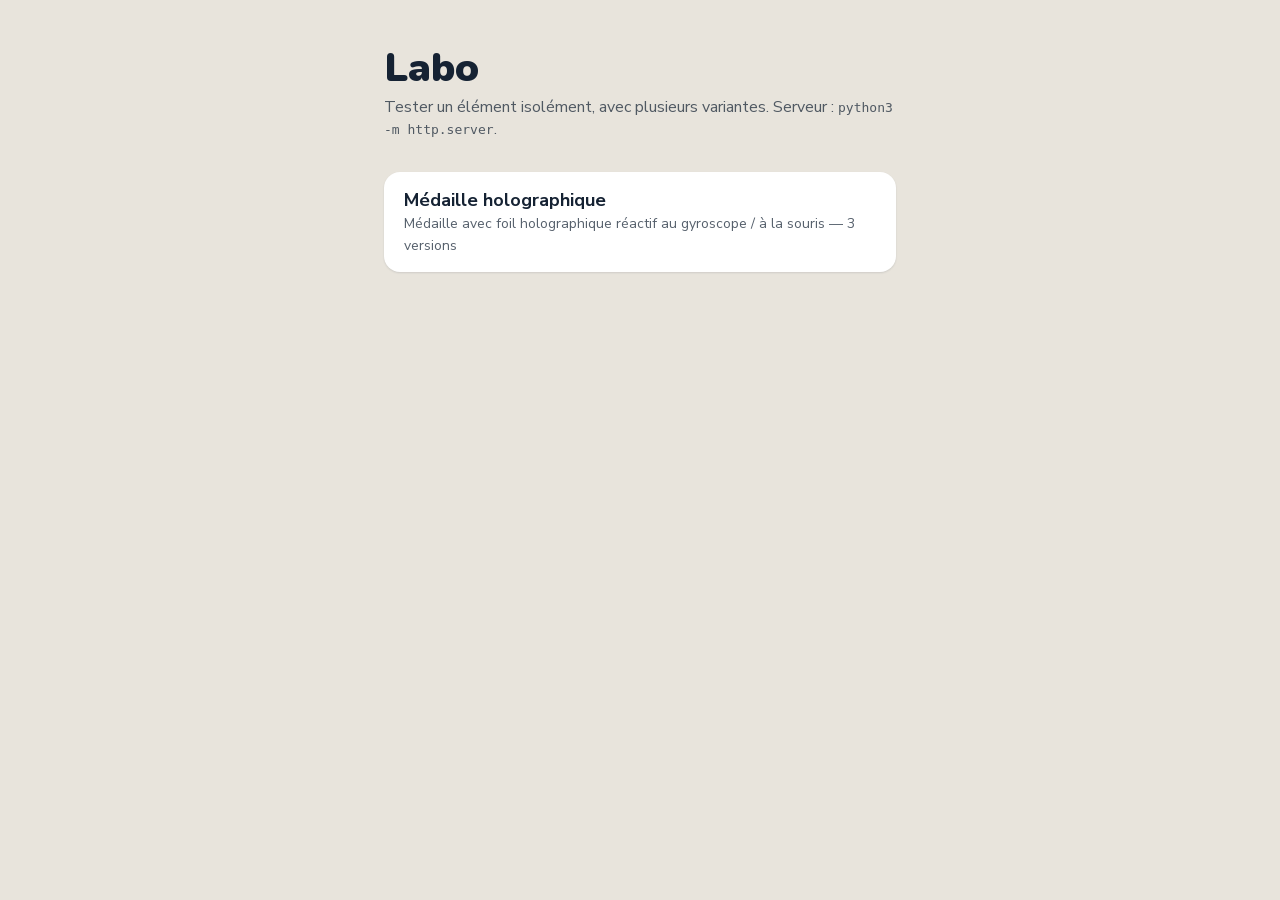
==== index.html @ 14cbbf81 "Médaille holographique : labo du foil WebGL2 Foil holographique réactif au gyroscope / à la souris, " ====
<!doctype html>
<html lang="fr">
<head>
  <meta charset="utf-8">
  <meta name="viewport" content="width=device-width, initial-scale=1">
  <title>Labo — Médaille holographique</title>
  <link rel="stylesheet" href="css/base.css">
  <style>
    html, body { overflow: auto; height: auto; }
    main { max-width: 560px; margin: 0 auto; padding: 48px 24px; font-family: "Nunito Sans", sans-serif; }
    h1 { font: 900 40px/1 var(--font-display); margin: 0 0 8px; }
    p { color: var(--on-surface-dim); margin: 0 0 32px; }
    a.card { display: block; padding: 16px 20px; margin-bottom: 12px; border-radius: 16px; background: #fff; color: inherit; text-decoration: none; box-shadow: 0 1px 2px rgba(21, 34, 51, .12); }
    a.card strong { display: block; font-size: 18px; }
    a.card span { color: var(--on-surface-dim); font-size: 14px; }
  </style>
</head>
<body>
  <main>
    <h1>Labo</h1>
    <p>Tester un élément isolément, avec plusieurs variantes. Serveur : <code>python3 -m http.server</code>.</p>
    <a class="card" href="reveal.html"><strong>Médaille holographique</strong><span>Médaille avec foil holographique réactif au gyroscope / à la souris — 3 versions</span></a>
  </main>
</body>
</html>
---- css/base.css ----
@font-face {
  font-family: "Nunito";
  src: url("../assets/fonts/Nunito-latin.woff2") format("woff2");
  font-weight: 200 1000;
  font-display: block;
}
@font-face {
  font-family: "Nunito Sans";
  src: url("../assets/fonts/NunitoSans-latin.woff2") format("woff2");
  font-weight: 200 1000;
  font-stretch: 75% 125%;
  font-display: block;
}

:root {
  --main: #ec5a13;
  --on-main: #fff;
  --on-surface: #152233;
  --on-surface-dim: rgba(21, 34, 51, 0.72);
  --surface: #fdf9f0;
  --font-display: "Nunito", sans-serif;
}

*, *::before, *::after { box-sizing: border-box; }

html, body {
  margin: 0;
  height: 100%;
  background: var(--surface);
  overflow: hidden;
  overscroll-behavior: none;
}

body {
  font-family: "Nunito Sans", system-ui, sans-serif;
  color: var(--on-surface);
  -webkit-font-smoothing: antialiased;
  -webkit-tap-highlight-color: transparent;
  -webkit-touch-callout: none;
  user-select: none;
  -webkit-user-select: none;
}

p, ul { margin: 0; padding: 0; }
img { display: block; -webkit-user-drag: none; }
button { font: inherit; color: inherit; border: 0; background: none; padding: 0; cursor: pointer; }

/* ---------- Cadre : plein écran sur mobile, « device » centré sur desktop ---------- */

.app {
  position: fixed;
  inset: env(safe-area-inset-top, 0px) 0 0 0;
  overflow: hidden;
  background: var(--surface);
  touch-action: manipulation;
}

@media (min-width: 600px) and (min-aspect-ratio: 3/4) {
  html, body { background: #e8e4dc; }
  .app {
    inset: 50% auto auto 50%;
    height: min(844px, 100dvh - 48px);
    aspect-ratio: 375 / 812;
    transform: translate(-50%, -50%);
    border-radius: 44px;
    box-shadow: 0 24px 64px rgba(21, 34, 51, 0.18);
  }
}

/* Le calque partage le repère du design (375 × 812), mis à l'échelle par JS (--s). */
.layer {
  position: absolute;
  left: 50%;
  top: 50%;
  width: 375px;
  height: 812px;
  transform: translate(-50%, -50%) scale(var(--s, 1));
}

/* ---------- Écrans ---------- */

.screen {
  position: absolute;
  left: 0;
  top: -0.5px;
  width: 375px;
  height: 813px;
  visibility: hidden;
}
.screen.is-active { visibility: visible; }
.screen > * { position: absolute; }

/* ---------- Debug capteurs (?debug) ---------- */

.debug {
  position: fixed;
  left: 8px;
  bottom: 8px;
  z-index: 10;
  padding: 6px 8px;
  border-radius: 8px;
  background: rgba(21, 34, 51, 0.85);
  color: #fff;
  font: 11px/1.4 ui-monospace, monospace;
  white-space: pre;
  pointer-events: none;
}
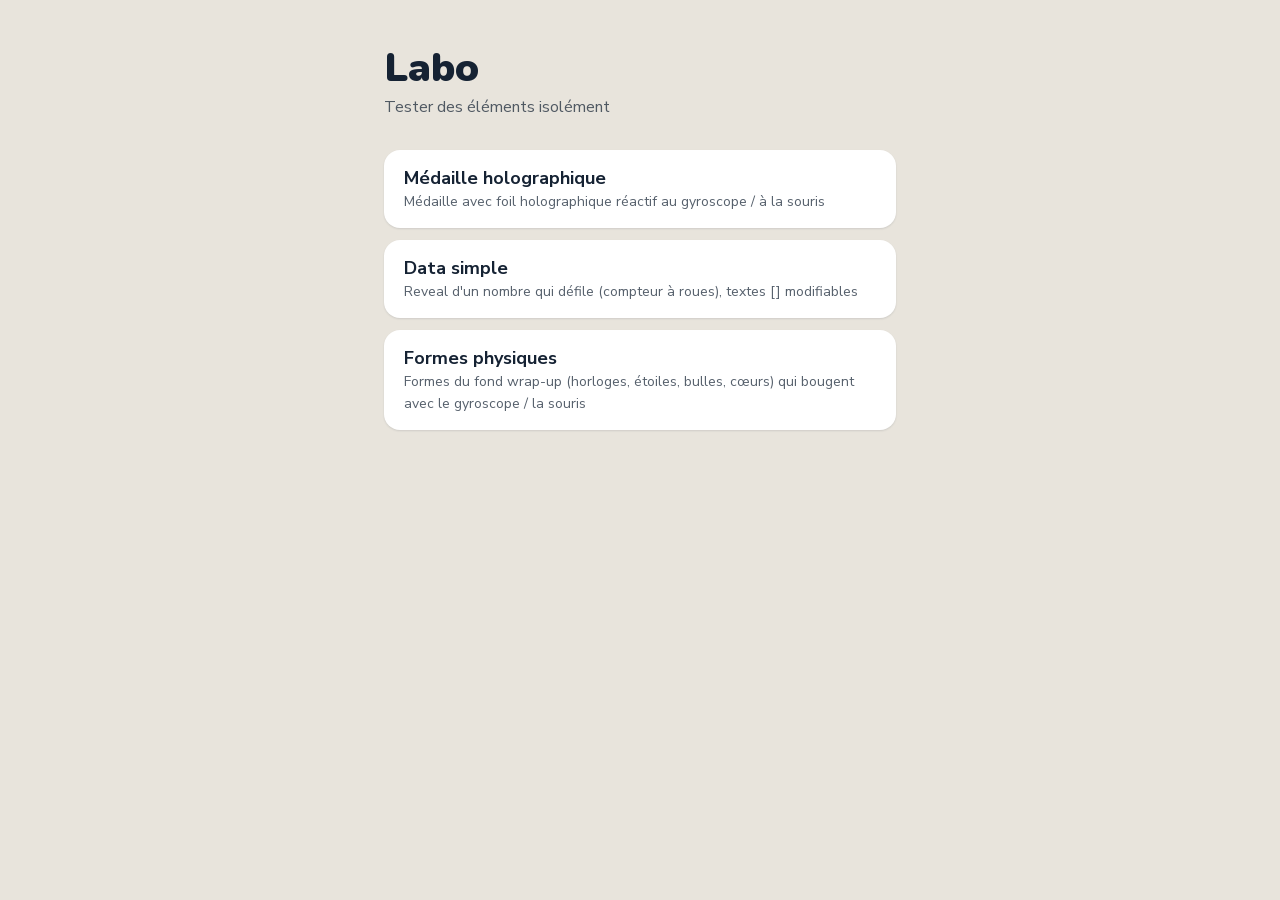
==== commit e158dc7f: "Médaille réduite à la V1, ajout des labos Data simple et Formes physiques - reveal : on ne garde que" ====
--- a/index.html
+++ b/index.html
@@ -18,8 +18,10 @@
 <body>
   <main>
     <h1>Labo</h1>
-    <p>Tester un élément isolément, avec plusieurs variantes. Serveur : <code>python3 -m http.server</code>.</p>
-    <a class="card" href="reveal.html"><strong>Médaille holographique</strong><span>Médaille avec foil holographique réactif au gyroscope / à la souris — 3 versions</span></a>
+    <p>Tester des éléments isolément</p>
+    <a class="card" href="reveal.html"><strong>Médaille holographique</strong><span>Médaille avec foil holographique réactif au gyroscope / à la souris</span></a>
+    <a class="card" href="data.html"><strong>Data simple</strong><span>Reveal d'un nombre qui défile (compteur à roues), textes [] modifiables</span></a>
+    <a class="card" href="shapes.html"><strong>Formes physiques</strong><span>Formes du fond wrap-up (horloges, étoiles, bulles, cœurs) qui bougent avec le gyroscope / la souris</span></a>
   </main>
 </body>
 </html>
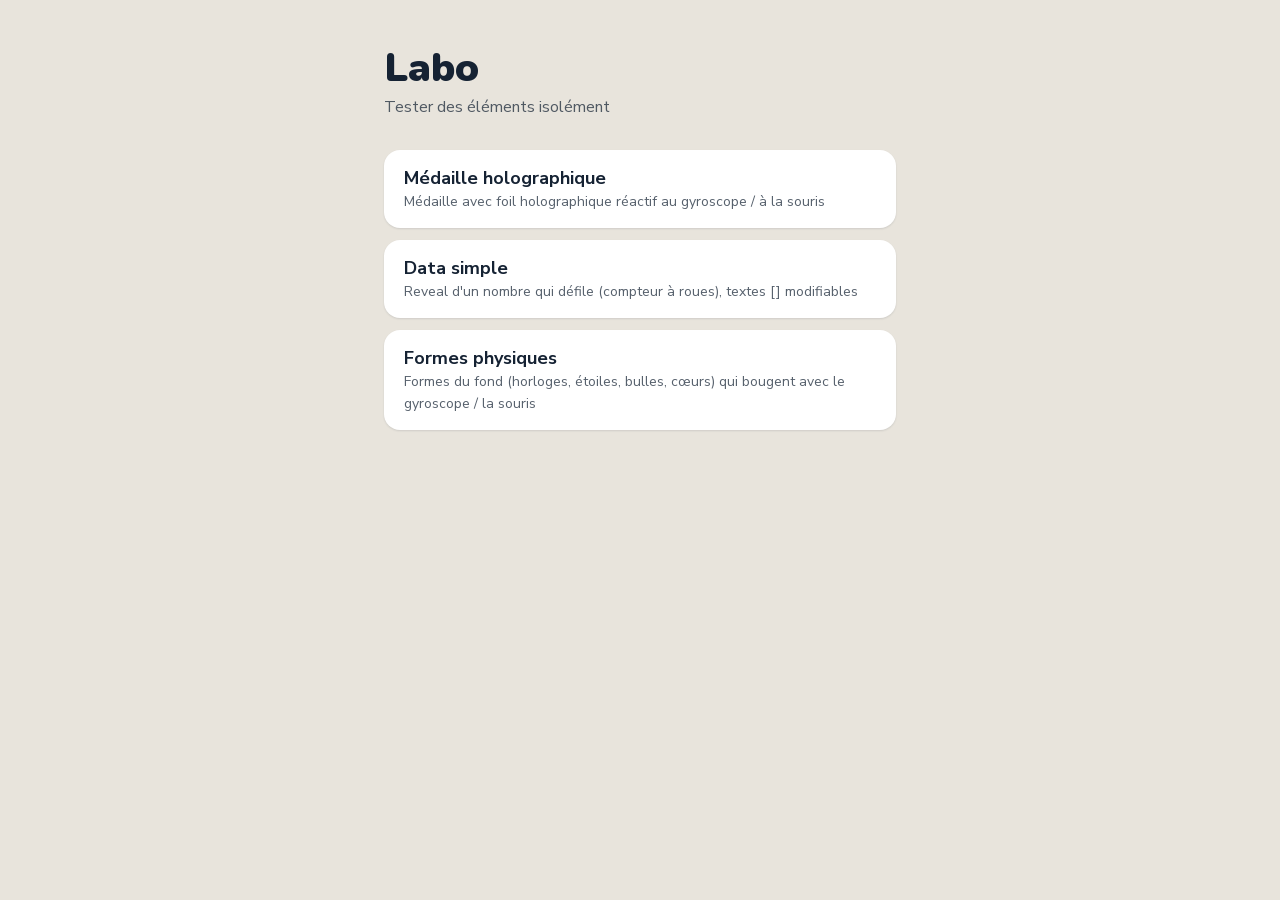
==== commit a820fcf5: "Retire les mentions internes (leboncoin, wrap-up, ids Figma) du code et des textes Co-Authored-By: C" ====
--- a/index.html
+++ b/index.html
@@ -21,7 +21,7 @@
     <p>Tester des éléments isolément</p>
     <a class="card" href="reveal.html"><strong>Médaille holographique</strong><span>Médaille avec foil holographique réactif au gyroscope / à la souris</span></a>
     <a class="card" href="data.html"><strong>Data simple</strong><span>Reveal d'un nombre qui défile (compteur à roues), textes [] modifiables</span></a>
-    <a class="card" href="shapes.html"><strong>Formes physiques</strong><span>Formes du fond wrap-up (horloges, étoiles, bulles, cœurs) qui bougent avec le gyroscope / la souris</span></a>
+    <a class="card" href="shapes.html"><strong>Formes physiques</strong><span>Formes du fond (horloges, étoiles, bulles, cœurs) qui bougent avec le gyroscope / la souris</span></a>
   </main>
 </body>
 </html>
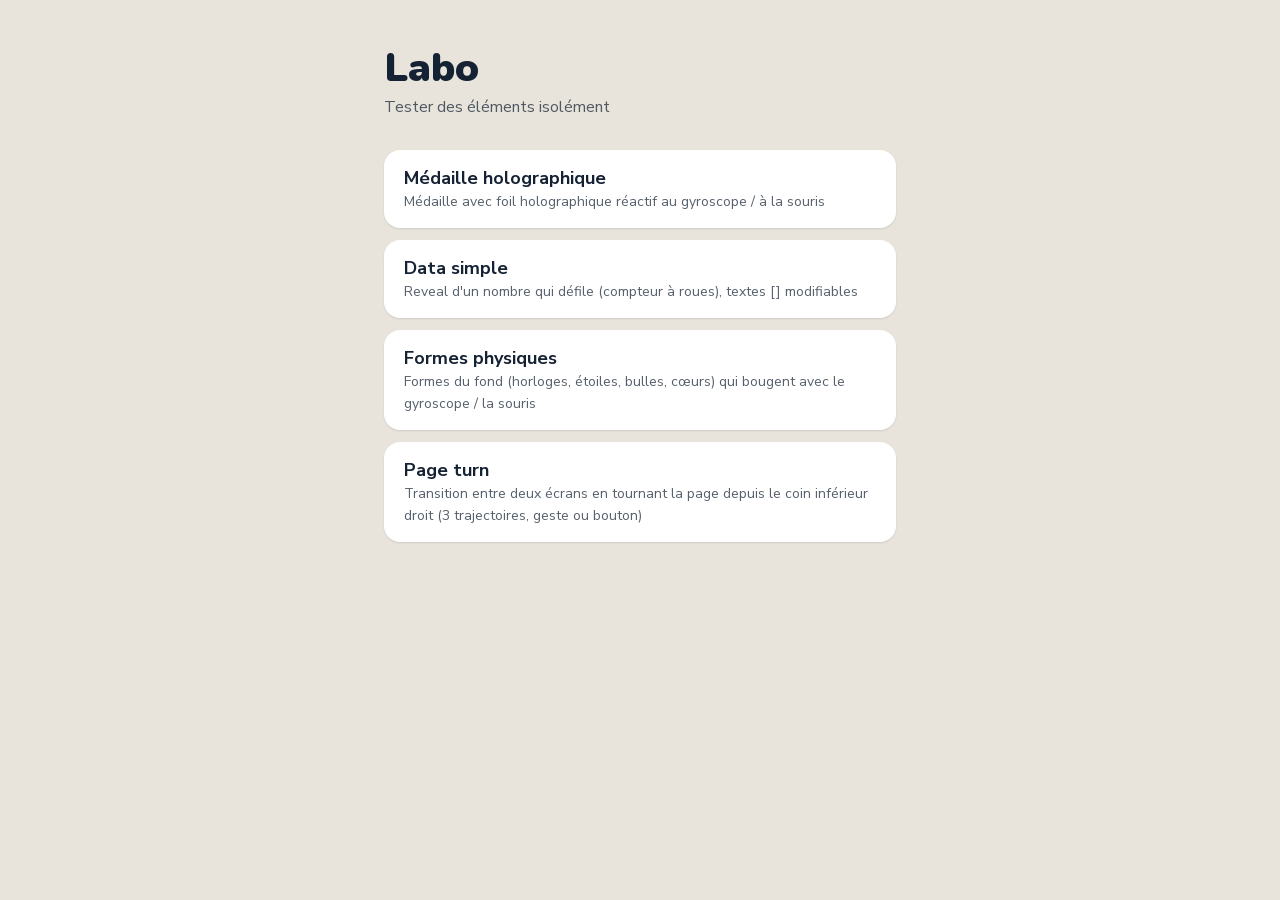
==== commit b80f00b1: "Labo Page turn : tour de page depuis le coin inférieur droit Co-Authored-By: Claude Sonnet 5.5 <nore" ====
--- a/index.html
+++ b/index.html
@@ -22,6 +22,7 @@
     <a class="card" href="reveal.html"><strong>Médaille holographique</strong><span>Médaille avec foil holographique réactif au gyroscope / à la souris</span></a>
     <a class="card" href="data.html"><strong>Data simple</strong><span>Reveal d'un nombre qui défile (compteur à roues), textes [] modifiables</span></a>
     <a class="card" href="shapes.html"><strong>Formes physiques</strong><span>Formes du fond (horloges, étoiles, bulles, cœurs) qui bougent avec le gyroscope / la souris</span></a>
+    <a class="card" href="pageturn.html"><strong>Page turn</strong><span>Transition entre deux écrans en tournant la page depuis le coin inférieur droit (3 trajectoires, geste ou bouton)</span></a>
   </main>
 </body>
 </html>
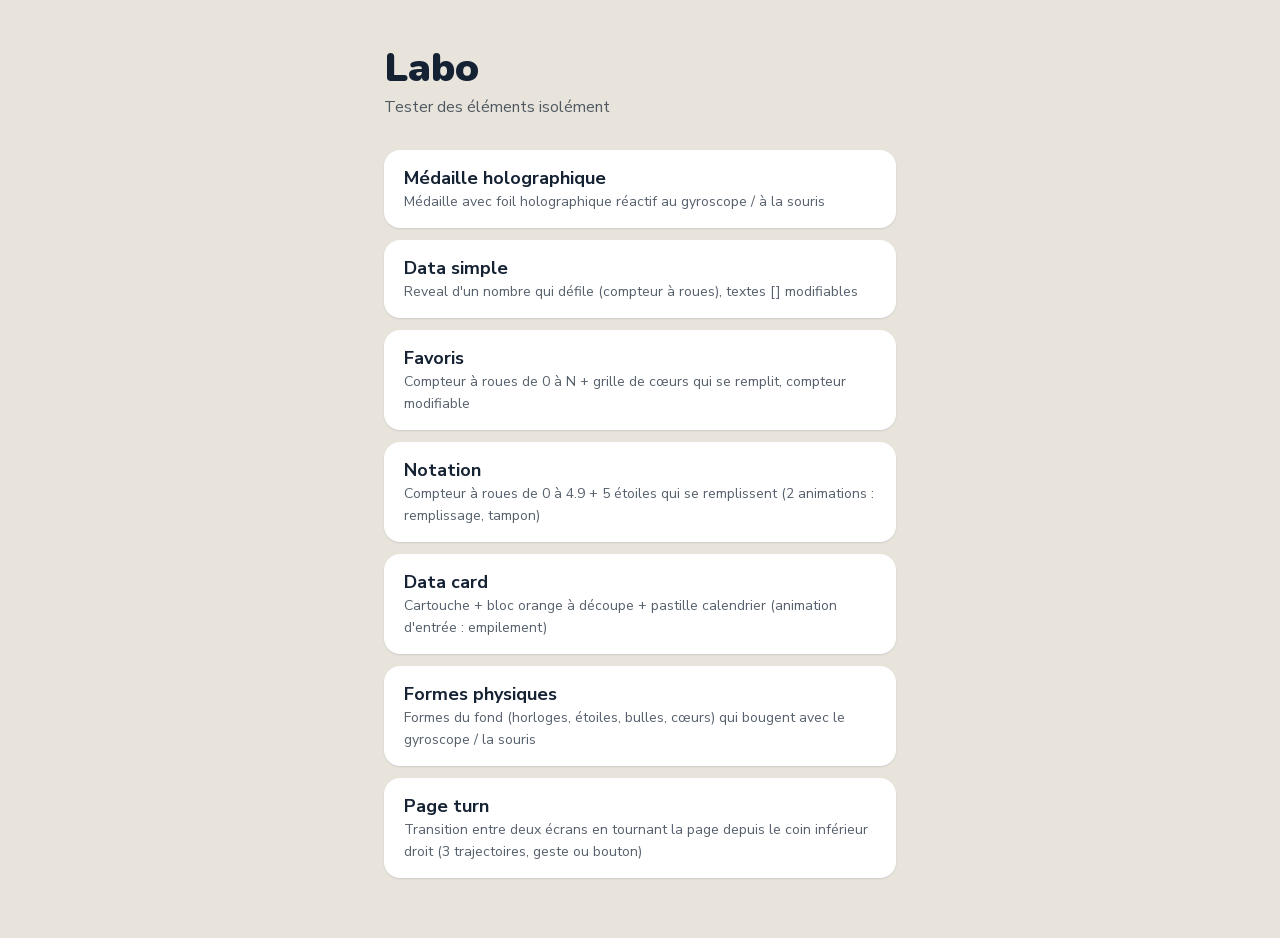
==== commit 687485e4: "Labo Data card (animation Empilement), avec Favoris et Notation Co-Authored-By: Claude Sonnet 5.5 <n" ====
--- a/index.html
+++ b/index.html
@@ -21,6 +21,9 @@
     <p>Tester des éléments isolément</p>
     <a class="card" href="reveal.html"><strong>Médaille holographique</strong><span>Médaille avec foil holographique réactif au gyroscope / à la souris</span></a>
     <a class="card" href="data.html"><strong>Data simple</strong><span>Reveal d'un nombre qui défile (compteur à roues), textes [] modifiables</span></a>
+    <a class="card" href="favoris.html"><strong>Favoris</strong><span>Compteur à roues de 0 à N + grille de cœurs qui se remplit, compteur modifiable</span></a>
+    <a class="card" href="notation.html"><strong>Notation</strong><span>Compteur à roues de 0 à 4.9 + 5 étoiles qui se remplissent (2 animations : remplissage, tampon)</span></a>
+    <a class="card" href="datacard.html"><strong>Data card</strong><span>Cartouche + bloc orange à découpe + pastille calendrier (animation d'entrée : empilement)</span></a>
     <a class="card" href="shapes.html"><strong>Formes physiques</strong><span>Formes du fond (horloges, étoiles, bulles, cœurs) qui bougent avec le gyroscope / la souris</span></a>
     <a class="card" href="pageturn.html"><strong>Page turn</strong><span>Transition entre deux écrans en tournant la page depuis le coin inférieur droit (3 trajectoires, geste ou bouton)</span></a>
   </main>
--- a/css/base.css
+++ b/css/base.css
@@ -18,6 +18,8 @@
   --on-surface: #152233;
   --on-surface-dim: rgba(21, 34, 51, 0.72);
   --surface: #fdf9f0;
+  /* Fond de page du template Figma : blanc, Main Container #FFE9DE, blanc 40 % */
+  --page-bg: linear-gradient(rgba(255, 255, 255, .4), rgba(255, 255, 255, .4)), #ffe9de;
   --font-display: "Nunito", sans-serif;
 }
 
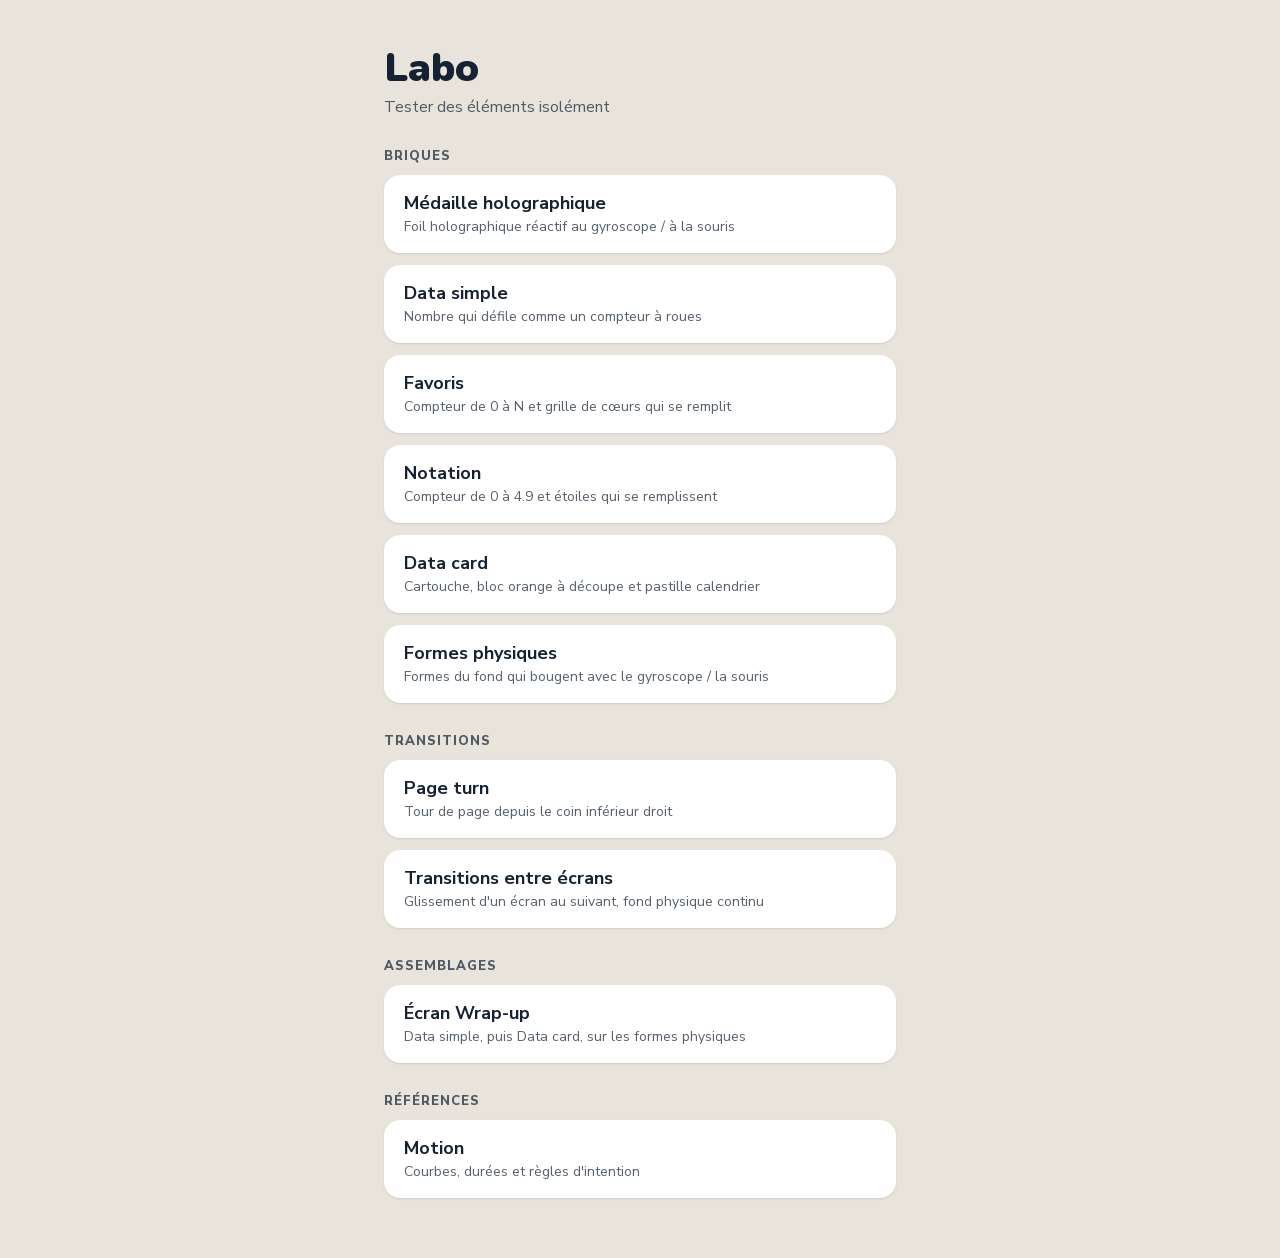
==== commit 7522940f: "Labos Wrap-up, transitions, Motion et mises à jour de la landing et des écrans Co-Authored-By: Claud" ====
--- a/index.html
+++ b/index.html
@@ -6,11 +6,13 @@
   <title>Labo — Médaille holographique</title>
   <link rel="stylesheet" href="css/base.css">
   <style>
-    html, body { overflow: auto; height: auto; }
+    html { height: auto; overflow-y: auto; overscroll-behavior: auto; }
+    body { height: auto; min-height: 100%; overflow: visible; overscroll-behavior: auto; }
     main { max-width: 560px; margin: 0 auto; padding: 48px 24px; font-family: "Nunito Sans", sans-serif; }
     h1 { font: 900 40px/1 var(--font-display); margin: 0 0 8px; }
     p { color: var(--on-surface-dim); margin: 0 0 32px; }
     a.card { display: block; padding: 16px 20px; margin-bottom: 12px; border-radius: 16px; background: #fff; color: inherit; text-decoration: none; box-shadow: 0 1px 2px rgba(21, 34, 51, .12); }
+    h2 { font: 800 13px/1 "Nunito Sans", sans-serif; letter-spacing: .08em; text-transform: uppercase; color: var(--on-surface-dim); margin: 32px 0 12px; }
     a.card strong { display: block; font-size: 18px; }
     a.card span { color: var(--on-surface-dim); font-size: 14px; }
   </style>
@@ -19,13 +21,8 @@
   <main>
     <h1>Labo</h1>
     <p>Tester des éléments isolément</p>
-    <a class="card" href="reveal.html"><strong>Médaille holographique</strong><span>Médaille avec foil holographique réactif au gyroscope / à la souris</span></a>
-    <a class="card" href="data.html"><strong>Data simple</strong><span>Reveal d'un nombre qui défile (compteur à roues), textes [] modifiables</span></a>
-    <a class="card" href="favoris.html"><strong>Favoris</strong><span>Compteur à roues de 0 à N + grille de cœurs qui se remplit, compteur modifiable</span></a>
-    <a class="card" href="notation.html"><strong>Notation</strong><span>Compteur à roues de 0 à 4.9 + 5 étoiles qui se remplissent (2 animations : remplissage, tampon)</span></a>
-    <a class="card" href="datacard.html"><strong>Data card</strong><span>Cartouche + bloc orange à découpe + pastille calendrier (animation d'entrée : empilement)</span></a>
-    <a class="card" href="shapes.html"><strong>Formes physiques</strong><span>Formes du fond (horloges, étoiles, bulles, cœurs) qui bougent avec le gyroscope / la souris</span></a>
-    <a class="card" href="pageturn.html"><strong>Page turn</strong><span>Transition entre deux écrans en tournant la page depuis le coin inférieur droit (3 trajectoires, geste ou bouton)</span></a>
+    <div id="list"></div>
   </main>
+  <script src="js/index.js"></script>
 </body>
 </html>
--- a/css/base.css
+++ b/css/base.css
@@ -92,6 +92,10 @@
 .screen.is-active { visibility: visible; }
 .screen > * { position: absolute; }
 
+/* ?sansfond : écran transparent (le fond est dessiné par la page parente) */
+.sansfond, .sansfond body, .sansfond .app { background: transparent !important; box-shadow: none; }
+.sansfond #bg { display: none; }
+
 /* ---------- Debug capteurs (?debug) ---------- */
 
 .debug {
